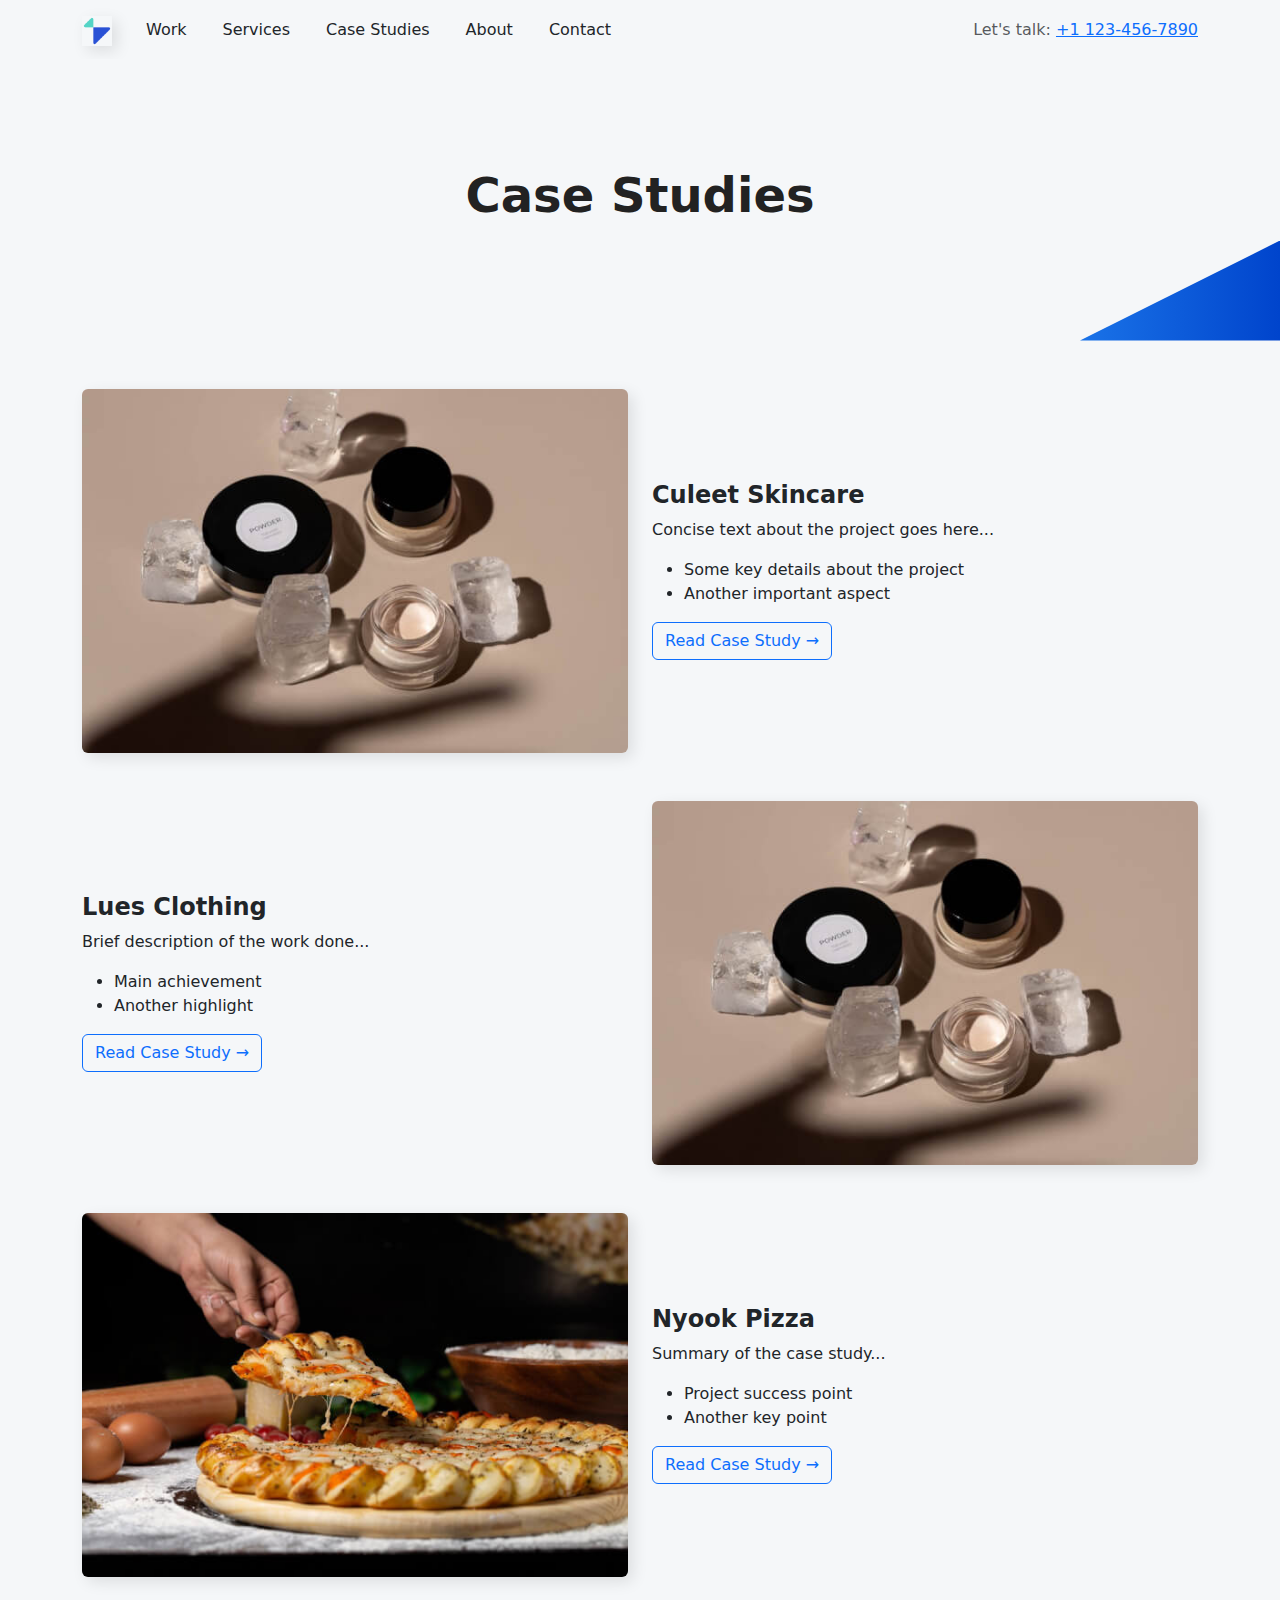
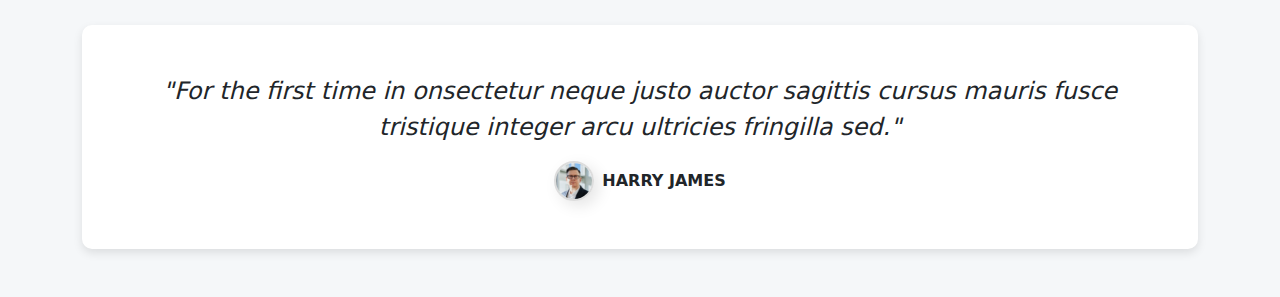
==== Case studies.html @ 292ef907 "first commit" ====
<!DOCTYPE html>
<html lang="en">
<head>
    <meta charset="UTF-8">
    <meta name="viewport" content="width=device-width, initial-scale=1.0">
    <title>Case Studies</title>
    <link href="https://cdn.jsdelivr.net/npm/bootstrap@5.3.0/dist/css/bootstrap.min.css" rel="stylesheet">
    <link rel="stylesheet" href="Case studies.css">
</head>
<body>
    <nav class="navbar navbar-expand-lg">
        <div class="container">
          <a class="navbar-brand" href="#">
            <img src="logo.png" alt="Logo" width="30" height="30" class="d-inline-block align-text-top">
          </a>
          <button class="navbar-toggler" type="button" data-bs-toggle="collapse" data-bs-target="#navbarNav"
            aria-controls="navbarNav" aria-expanded="false" aria-label="Toggle navigation">
            <span class="navbar-toggler-icon"></span>
          </button>
          <div class="collapse navbar-collapse" id="navbarNav">
            <ul class="navbar-nav me-auto mb-2 mb-lg-0">
              <li class="nav-item">
                <a class="nav-link text-dark" href="work.html">Work</a>
              </li>
              <li class="nav-item">
                <a class="nav-link text-dark" href="#">Services</a>
              </li>
              <li class="nav-item">
                <a class="nav-link text-dark" href="Case studies.html">Case Studies</a>
              </li>
              <li class="nav-item">
                <a class="nav-link text-dark" href="#">About</a>
              </li>
              <li class="nav-item">
                <a class="nav-link text-dark" href="#">Contact</a>
              </li>
            </ul>
            <span class="navbar-text">
              <span class="text-muted">Let's talk:</span>
              <a href="tel:+11234567890" class="text-primary">+1 123-456-7890</a>
            </span>
          </div>
        </div>
      </nav>
    <!-- Hero Section -->
    <header class="hero-section">
        <div class="container text-center py-5">
            <h1 class="fw-bold">Case Studies</h1>
        </div>
        <div class="hero-shape"></div>
    </header>


    <div class="container py-5">
        <!-- Case Studies -->
        <div class="row mb-5 align-items-center">
            <div class="col-md-6">
                <img src="1.png" alt="Culeet Skincare" class="img-fluid rounded">
            </div>
            <div class="col-md-6">
                <h4 class="fw-bold">Culeet Skincare</h4>
                <p>Concise text about the project goes here...</p>
                <ul>
                    <li>Some key details about the project</li>
                    <li>Another important aspect</li>
                </ul>
                <a href="#" class="btn btn-outline-primary">Read Case Study →</a>
            </div>
        </div>

        <div class="row mb-5 flex-md-row-reverse align-items-center">
            <div class="col-md-6">
                <img src="1.png" alt="Lues Clothing" class="img-fluid rounded">
            </div>
            <div class="col-md-6">
                <h4 class="fw-bold">Lues Clothing</h4>
                <p>Brief description of the work done...</p>
                <ul>
                    <li>Main achievement</li>
                    <li>Another highlight</li>
                </ul>
                <a href="#" class="btn btn-outline-primary">Read Case Study →</a>
            </div>
        </div>

        <div class="row mb-5 align-items-center">
            <div class="col-md-6">
                <img src="3.png" alt="Nyook Pizza" class="img-fluid rounded">
            </div>
            <div class="col-md-6">
                <h4 class="fw-bold">Nyook Pizza</h4>
                <p>Summary of the case study...</p>
                <ul>
                    <li>Project success point</li>
                    <li>Another key point</li>
                </ul>
                <a href="#" class="btn btn-outline-primary">Read Case Study →</a>
            </div>
        </div>

        <!-- Testimonial -->
        <div class="testimonial text-center py-5">
            <p class="fs-4 fst-italic">"For the first time in onsectetur neque justo auctor sagittis cursus mauris fusce tristique integer arcu ultricies fringilla sed."</p>
            <div class="d-flex justify-content-center align-items-center mt-3">
                <img src="11.png" alt="Harry James" class="rounded-circle me-2" width="40">
                <p class="fw-bold mb-0">HARRY JAMES</p>
            </div>
        </div>
    </div>


    <script src="https://cdn.jsdelivr.net/npm/bootstrap@5.3.0/dist/js/bootstrap.bundle.min.js"></script>
</body>
</html>
---- Case studies.css ----
body {
    background-color: #f5f7f9;
}

.navbar-brand img {
    max-height: 40px;
}

.navbar-nav .nav-link {
    color: #333;
    font-weight: 500;
    margin: 0 10px;
}

.navbar-nav .nav-link.active {
    color: #000;
    text-decoration: underline;
}

.hero-section {
    position: relative;
    background-color: #f5f7f9;
    padding: 60px 0;
}

.hero-section h1 {
    font-size: 48px;
    font-weight: 700;
    color: #222;
}

.hero-shape {
    position: absolute;
    bottom: 0;
    right: 0;
    width: 200px;
    height: 100px;
    background: linear-gradient(to right, #1a73e8, #0044cc);
    clip-path: polygon(100% 0, 0 100%, 100% 100%);
}


body {
    background-color: #f5f7f9;
}

img {
    box-shadow: 5px 5px 15px rgba(0, 0, 0, 0.1);
}

.testimonial {
    background-color: white;
    padding: 40px;
    border-radius: 10px;
    box-shadow: 0 4px 10px rgba(0, 0, 0, 0.1);
}

.testimonial img {
    border: 2px solid #ddd;
}
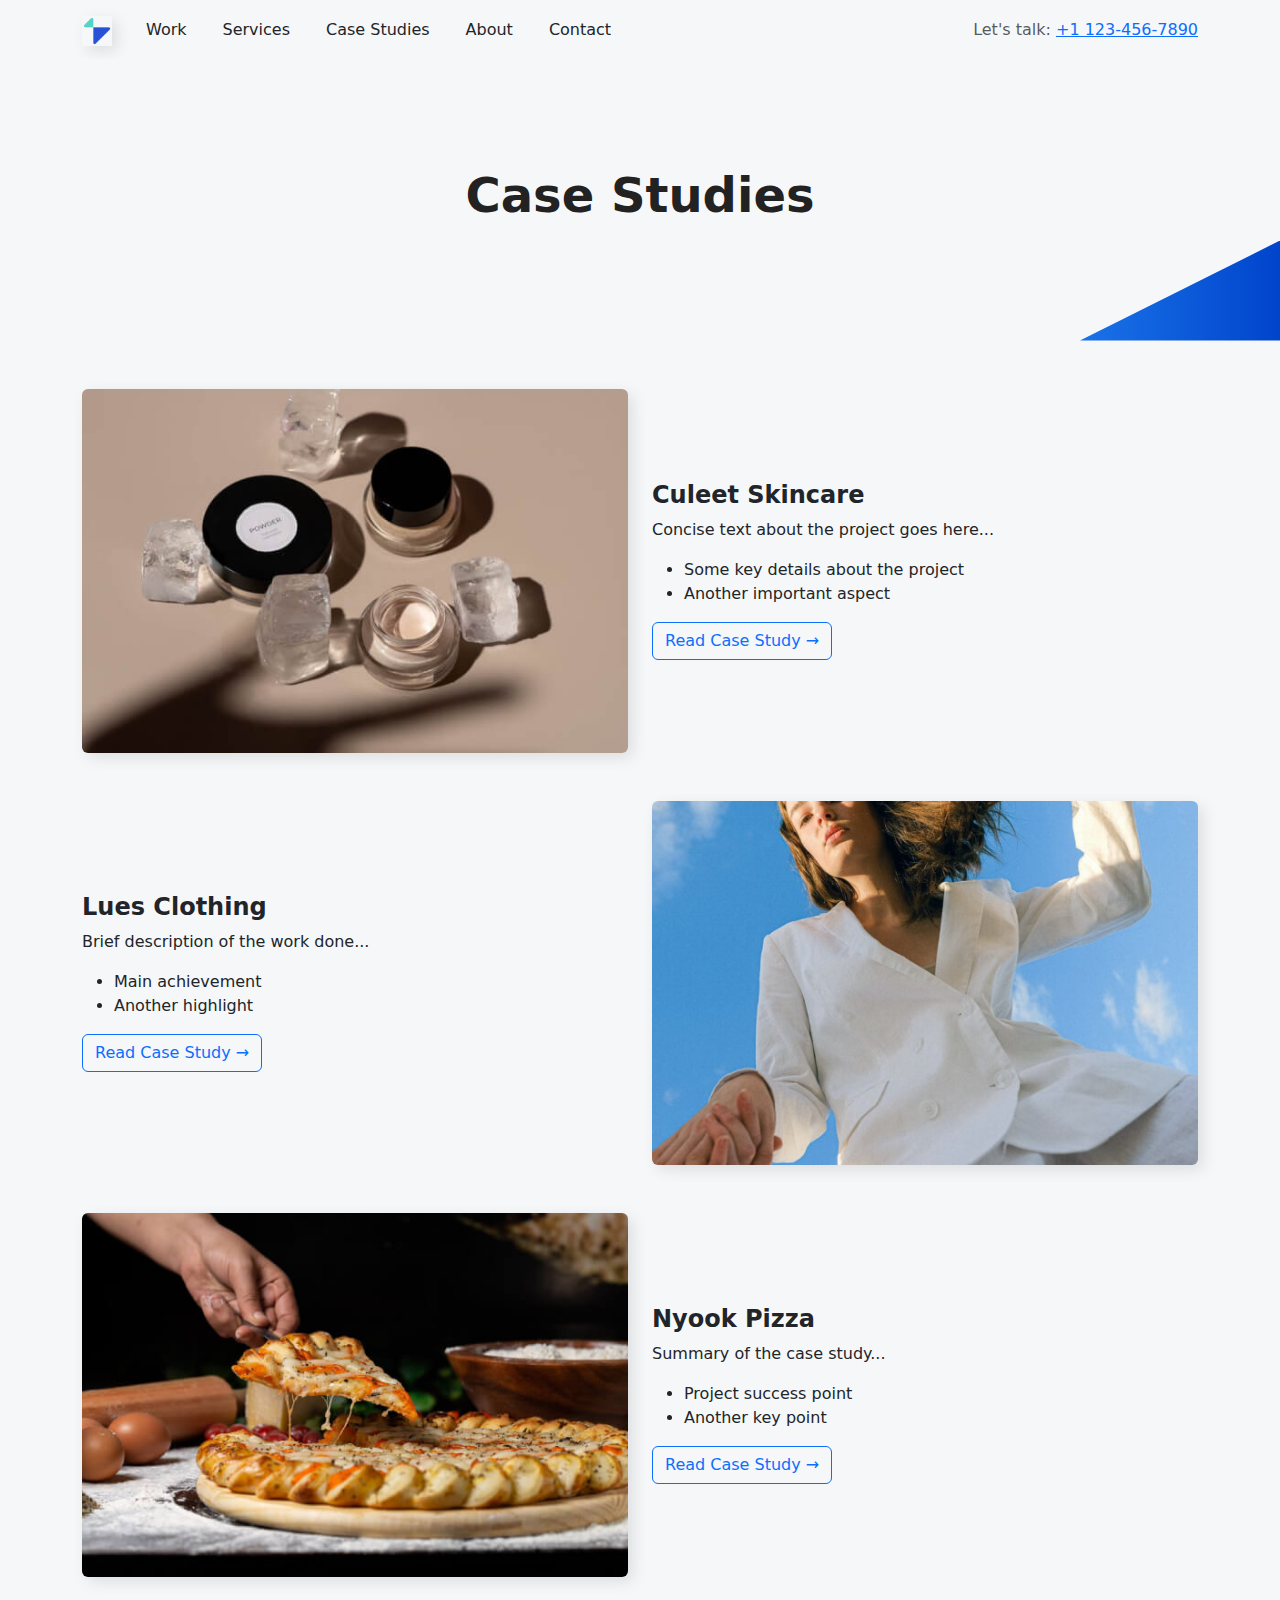
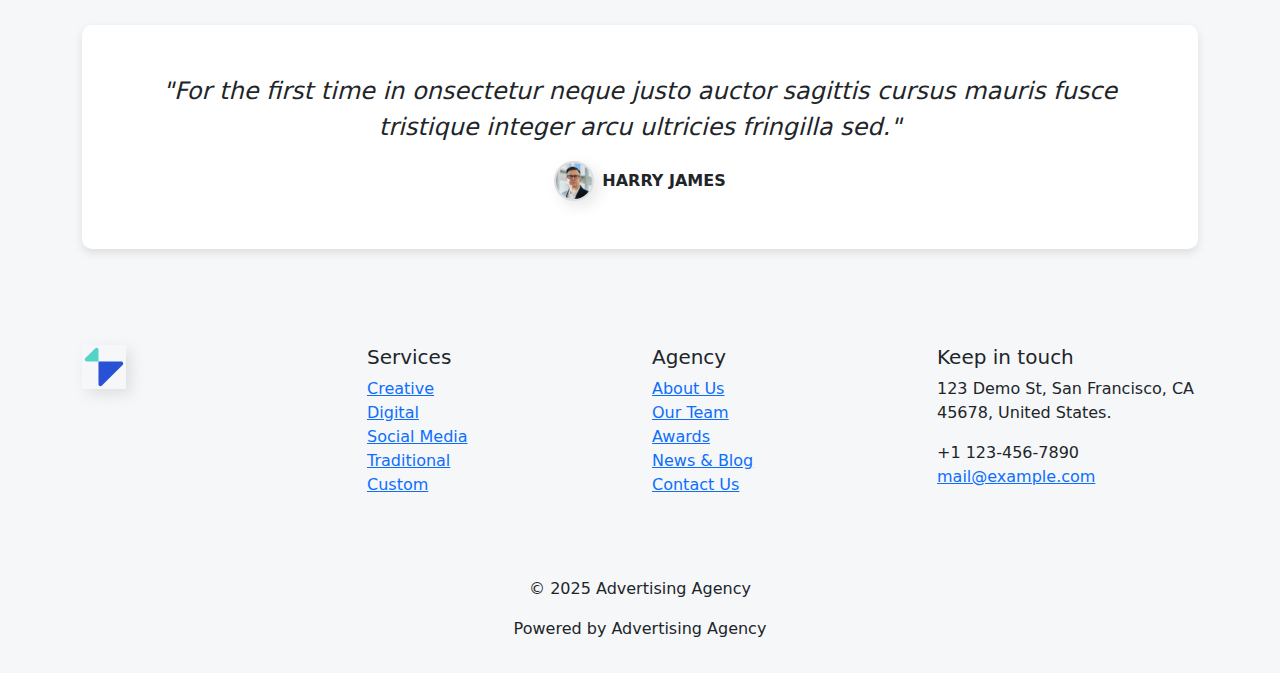
==== commit 5da1bc43: "first commit" ====
--- a/Case studies.html
+++ b/Case studies.html
@@ -1,114 +1,161 @@
 <!DOCTYPE html>
 <html lang="en">
+
 <head>
-    <meta charset="UTF-8">
-    <meta name="viewport" content="width=device-width, initial-scale=1.0">
-    <title>Case Studies</title>
-    <link href="https://cdn.jsdelivr.net/npm/bootstrap@5.3.0/dist/css/bootstrap.min.css" rel="stylesheet">
-    <link rel="stylesheet" href="Case studies.css">
+  <meta charset="UTF-8">
+  <meta name="viewport" content="width=device-width, initial-scale=1.0">
+  <title>Case Studies</title>
+  <link href="https://cdn.jsdelivr.net/npm/bootstrap@5.3.0/dist/css/bootstrap.min.css" rel="stylesheet">
+  <link rel="stylesheet" href="Case studies.css">
 </head>
+
 <body>
-    <nav class="navbar navbar-expand-lg">
-        <div class="container">
-          <a class="navbar-brand" href="#">
-            <img src="logo.png" alt="Logo" width="30" height="30" class="d-inline-block align-text-top">
-          </a>
-          <button class="navbar-toggler" type="button" data-bs-toggle="collapse" data-bs-target="#navbarNav"
-            aria-controls="navbarNav" aria-expanded="false" aria-label="Toggle navigation">
-            <span class="navbar-toggler-icon"></span>
-          </button>
-          <div class="collapse navbar-collapse" id="navbarNav">
-            <ul class="navbar-nav me-auto mb-2 mb-lg-0">
-              <li class="nav-item">
-                <a class="nav-link text-dark" href="work.html">Work</a>
-              </li>
-              <li class="nav-item">
-                <a class="nav-link text-dark" href="#">Services</a>
-              </li>
-              <li class="nav-item">
-                <a class="nav-link text-dark" href="Case studies.html">Case Studies</a>
-              </li>
-              <li class="nav-item">
-                <a class="nav-link text-dark" href="#">About</a>
-              </li>
-              <li class="nav-item">
-                <a class="nav-link text-dark" href="#">Contact</a>
-              </li>
-            </ul>
-            <span class="navbar-text">
-              <span class="text-muted">Let's talk:</span>
-              <a href="tel:+11234567890" class="text-primary">+1 123-456-7890</a>
-            </span>
+  <nav class="navbar navbar-expand-lg">
+    <div class="container">
+      <a class="navbar-brand" href="#">
+        <img src="logo.png" alt="Logo" width="30" height="30" class="d-inline-block align-text-top">
+      </a>
+      <button class="navbar-toggler" type="button" data-bs-toggle="collapse" data-bs-target="#navbarNav"
+        aria-controls="navbarNav" aria-expanded="false" aria-label="Toggle navigation">
+        <span class="navbar-toggler-icon"></span>
+      </button>
+      <div class="collapse navbar-collapse" id="navbarNav">
+        <ul class="navbar-nav me-auto mb-2 mb-lg-0">
+          <li class="nav-item">
+            <a class="nav-link text-dark" href="work.html">Work</a>
+          </li>
+          <li class="nav-item">
+            <a class="nav-link text-dark" href="#">Services</a>
+          </li>
+          <li class="nav-item">
+            <a class="nav-link text-dark" href="Case studies.html">Case Studies</a>
+          </li>
+          <li class="nav-item">
+            <a class="nav-link text-dark" href="ABOUT.HTML">About</a>
+          </li>
+          <li class="nav-item">
+            <a class="nav-link text-dark" href="contact.html">Contact</a>
+          </li>
+        </ul>
+        <span class="navbar-text">
+          <span class="text-muted">Let's talk:</span>
+          <a href="tel:+11234567890" class="text-primary">+1 123-456-7890</a>
+        </span>
+      </div>
+    </div>
+  </nav>
+  <!-- Hero Section -->
+  <header class="hero-section">
+    <div class="container text-center py-5">
+      <h1 class="fw-bold">Case Studies</h1>
+    </div>
+    <div class="hero-shape"></div>
+  </header>
+
+
+  <div class="container py-5">
+    <!-- Case Studies -->
+    <div class="row mb-5 align-items-center">
+      <div class="col-md-6">
+        <img src="1.png" alt="Culeet Skincare" class="img-fluid rounded">
+      </div>
+      <div class="col-md-6">
+        <h4 class="fw-bold">Culeet Skincare</h4>
+        <p>Concise text about the project goes here...</p>
+        <ul>
+          <li>Some key details about the project</li>
+          <li>Another important aspect</li>
+        </ul>
+        <a href="#" class="btn btn-outline-primary">Read Case Study →</a>
+      </div>
+    </div>
+
+    <div class="row mb-5 flex-md-row-reverse align-items-center">
+      <div class="col-md-6">
+        <img src="2.png" alt="Lues Clothing" class="img-fluid rounded">
+      </div>
+      <div class="col-md-6">
+        <h4 class="fw-bold">Lues Clothing</h4>
+        <p>Brief description of the work done...</p>
+        <ul>
+          <li>Main achievement</li>
+          <li>Another highlight</li>
+        </ul>
+        <a href="#" class="btn btn-outline-primary">Read Case Study →</a>
+      </div>
+    </div>
+
+    <div class="row mb-5 align-items-center">
+      <div class="col-md-6">
+        <img src="3.png" alt="Nyook Pizza" class="img-fluid rounded">
+      </div>
+      <div class="col-md-6">
+        <h4 class="fw-bold">Nyook Pizza</h4>
+        <p>Summary of the case study...</p>
+        <ul>
+          <li>Project success point</li>
+          <li>Another key point</li>
+        </ul>
+        <a href="#" class="btn btn-outline-primary">Read Case Study →</a>
+      </div>
+    </div>
+
+    <!-- Testimonial -->
+    <div class="testimonial text-center py-5">
+      <p class="fs-4 fst-italic">"For the first time in onsectetur neque justo auctor sagittis cursus mauris fusce
+        tristique integer arcu ultricies fringilla sed."</p>
+      <div class="d-flex justify-content-center align-items-center mt-3">
+        <img src="11.png" alt="Harry James" class="rounded-circle me-2" width="40">
+        <p class="fw-bold mb-0">HARRY JAMES</p>
+      </div>
+    </div>
+  </div>
+  <footer class="footer-section">
+    <div class="container py-5">
+      <div class="row">
+        <div class="col-md-3 text-center text-md-start">
+          <img src="logo.png" alt="Logo" class="footer-logo mb-3">
+          <div class="social-icons">
+            <a href="#"><i class="fab fa-behance"></i></a>
+            <a href="#"><i class="fab fa-dribbble"></i></a>
+            <a href="#"><i class="fab fa-medium"></i></a>
+            <a href="#"><i class="fab fa-twitter"></i></a>
           </div>
         </div>
-      </nav>
-    <!-- Hero Section -->
-    <header class="hero-section">
-        <div class="container text-center py-5">
-            <h1 class="fw-bold">Case Studies</h1>
+        <div class="col-md-3">
+          <h5>Services</h5>
+          <ul class="list-unstyled">
+            <li><a href="#">Creative</a></li>
+            <li><a href="#">Digital</a></li>
+            <li><a href="#">Social Media</a></li>
+            <li><a href="#">Traditional</a></li>
+            <li><a href="#">Custom</a></li>
+          </ul>
         </div>
-        <div class="hero-shape"></div>
-    </header>
+        <div class="col-md-3">
+          <h5>Agency</h5>
+          <ul class="list-unstyled">
+            <li><a href="#">About Us</a></li>
+            <li><a href="#">Our Team</a></li>
+            <li><a href="#">Awards</a></li>
+            <li><a href="#">News & Blog</a></li>
+            <li><a href="#">Contact Us</a></li>
+          </ul>
+        </div>
+        <div class="col-md-3">
+          <h5>Keep in touch</h5>
+          <p>123 Demo St, San Francisco, CA<br>45678, United States.</p>
+          <p>+1 123-456-7890<br><a href="mailto:mail@example.com">mail@example.com</a></p>
+        </div>
+      </div>
+    </div>
+    <div class="footer-bottom text-center py-3">
+      <p>© 2025 Advertising Agency</p>
+      <p>Powered by Advertising Agency</p>
+    </div>
+  </footer>
 
+  <script src="https://cdn.jsdelivr.net/npm/bootstrap@5.3.0/dist/js/bootstrap.bundle.min.js"></script>
+</body>
 
-    <div class="container py-5">
-        <!-- Case Studies -->
-        <div class="row mb-5 align-items-center">
-            <div class="col-md-6">
-                <img src="1.png" alt="Culeet Skincare" class="img-fluid rounded">
-            </div>
-            <div class="col-md-6">
-                <h4 class="fw-bold">Culeet Skincare</h4>
-                <p>Concise text about the project goes here...</p>
-                <ul>
-                    <li>Some key details about the project</li>
-                    <li>Another important aspect</li>
-                </ul>
-                <a href="#" class="btn btn-outline-primary">Read Case Study →</a>
-            </div>
-        </div>
-
-        <div class="row mb-5 flex-md-row-reverse align-items-center">
-            <div class="col-md-6">
-                <img src="1.png" alt="Lues Clothing" class="img-fluid rounded">
-            </div>
-            <div class="col-md-6">
-                <h4 class="fw-bold">Lues Clothing</h4>
-                <p>Brief description of the work done...</p>
-                <ul>
-                    <li>Main achievement</li>
-                    <li>Another highlight</li>
-                </ul>
-                <a href="#" class="btn btn-outline-primary">Read Case Study →</a>
-            </div>
-        </div>
-
-        <div class="row mb-5 align-items-center">
-            <div class="col-md-6">
-                <img src="3.png" alt="Nyook Pizza" class="img-fluid rounded">
-            </div>
-            <div class="col-md-6">
-                <h4 class="fw-bold">Nyook Pizza</h4>
-                <p>Summary of the case study...</p>
-                <ul>
-                    <li>Project success point</li>
-                    <li>Another key point</li>
-                </ul>
-                <a href="#" class="btn btn-outline-primary">Read Case Study →</a>
-            </div>
-        </div>
-
-        <!-- Testimonial -->
-        <div class="testimonial text-center py-5">
-            <p class="fs-4 fst-italic">"For the first time in onsectetur neque justo auctor sagittis cursus mauris fusce tristique integer arcu ultricies fringilla sed."</p>
-            <div class="d-flex justify-content-center align-items-center mt-3">
-                <img src="11.png" alt="Harry James" class="rounded-circle me-2" width="40">
-                <p class="fw-bold mb-0">HARRY JAMES</p>
-            </div>
-        </div>
-    </div>
-
-
-    <script src="https://cdn.jsdelivr.net/npm/bootstrap@5.3.0/dist/js/bootstrap.bundle.min.js"></script>
-</body>
 </html>